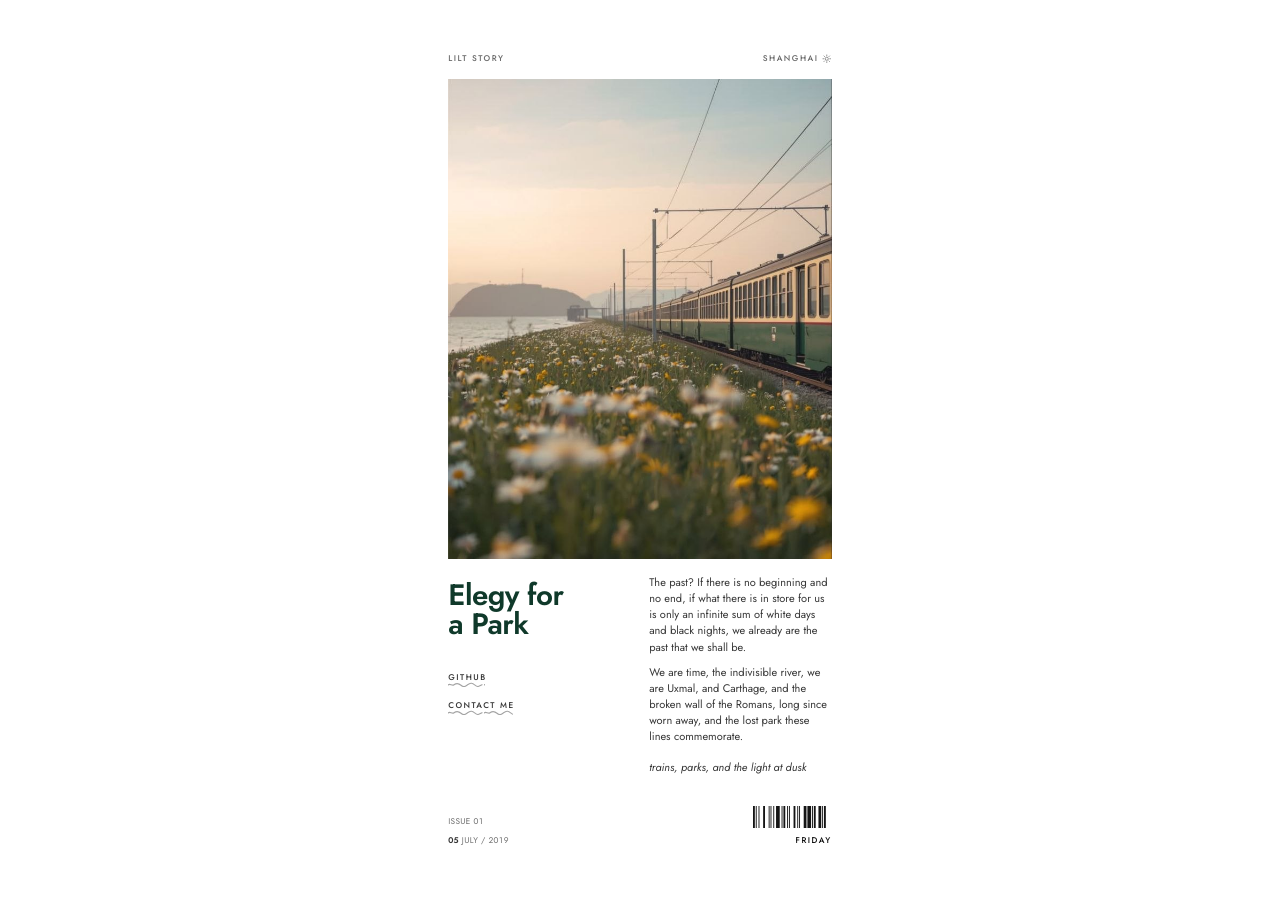
==== index.html @ b8d82317 "feat: poster sheet for hipness.github.io Copy the paper sheet onto the user site. Identity is lilt s" ====
<!doctype html>
<html lang="en">
  <head>
    <meta charset="UTF-8" />
    <meta name="viewport" content="width=device-width, initial-scale=1" />
    <title>lilt story</title>
    <meta name="description" content="lilt story." />
    <link rel="icon" href="/public/favicon.svg" />
    <link rel="preload" href="/public/fonts/jost-400-600-latin.woff2" as="font" type="font/woff2" crossorigin />
    <link rel="preload" href="/public/fonts/jost-400-italic-latin.woff2" as="font" type="font/woff2" crossorigin />
    <link rel="stylesheet" href="/src/fonts.css" />
    <link rel="stylesheet" href="/src/tokens.css" />
    <link rel="stylesheet" href="/src/poster.css" />
  </head>
  <body>
    <!--
      Copy lives here, in one place, so an English or Spanish pass is an
      edit of these strings and not a layout rewrite.
      eyebrow: lilt story · shanghai + weather (placeholder)
      title:   Elegy for / a Park
      verse:   The past? If there is no beginning… (Borges, Elegy for a Park)
      date:    05 July / 2019  (a Friday, which is what the barcode's mark says)
      issue:   01
      doors:   github.com/hipness · /contact.html
      cover:   trains, parks, and the light at dusk (placeholder)
      weather: wx worker on workers.dev (place, temp, code, isDay)
      barcode: null (Code 128)
      weekday: FRIDAY
    -->
    <main class="sheet">
      <!-- The eyebrow. A catalogue mark, the way a specimen sheet is filed. -->
      <div class="eyebrow">
        <p class="eyebrow-word">lilt story</p>
        <p class="eyebrow-place">
          <span data-wx-place>shanghai</span>
          <span data-wx-temp hidden></span>
          <svg class="wx" data-wx viewBox="0 0 16 16" aria-hidden="true" focusable="false">
            <circle cx="8" cy="8" r="2.6" fill="none" stroke="currentColor" stroke-width="1.2" />
            <g stroke="currentColor" stroke-width="1.2" stroke-linecap="round">
              <path d="M8 1.6v1.5M8 12.9v1.5M1.6 8h1.5M12.9 8h1.5M3.3 3.3l1.1 1.1M11.6 11.6l1.1 1.1M3.3 12.7l1.1-1.1M11.6 4.4l1.1-1.1" />
            </g>
          </svg>
        </p>
      </div>

      <!-- The plate. A 4:5 portrait frame. The photograph is cropped to
           that ratio (`object-fit: cover`); swap the src when a new one arrives. -->
      <figure class="plate" data-plate>
        <img class="plate-img" src="/public/plate.jpg" alt="" width="717" height="1280" />
      </figure>

      <!-- The stack: the title takes the left and the verse answers on the
           right. They share a top edge. The title is the largest type. -->
      <div class="stack">
        <div class="nar">
          <h1 class="word">Elegy for<br />a Park</h1>
          <!-- The way out. Two destinations under the title, set in the page's
               own small register: the tracked, uppercase caps the eyebrow and
               the colophon already speak. No arrows, no numbers, no pill bar —
               a contents line for the sheet. The title and this index share
               the left rail; air, not a hairline, sits between them. -->
          <nav class="ways" aria-label="index">
            <a href="https://github.com/hipness">
              <span class="ways-k">github</span>
            </a>
            <a href="/contact.html">
              <span class="ways-k">contact me</span>
            </a>
          </nav>
        </div>
        <div class="verse">
          <p>The past? If there is no beginning and no end, if what there is in store for us is only an infinite sum of white days and black nights, we already are the past that we shall be.</p>
          <p>We are time, the indivisible river, we are Uxmal, and Carthage, and the broken wall of the Romans, long since worn away, and the lost park these lines commemorate.</p>
          <!-- The cover line. A supplement to the reading, so it sits under
               the verse on the same left edge — italic Jost, placeholder. -->
          <p class="cover-line">trains, parks, and the light at dusk</p>
        </div>
      </div>

      <!-- The colophon. Date, small, bottom left. Barcode and weekday
           stay on the right. A place for the nav lives under the title. -->
      <footer class="foot">
        <p class="foot-issue">issue 01</p>
        <p class="foot-date"><b>05</b> July <span class="foot-year">/ 2019</span></p>
        <svg class="bar" viewBox="0 0 79 24" aria-label="null" focusable="false">
            <g fill="var(--ink)">
              <rect x="0" y="0" width="2" height="24" />
              <rect x="3" y="0" width="1" height="24" />
              <rect x="6" y="0" width="1" height="24" />
              <rect x="11" y="0" width="2" height="24" />
              <rect x="17" y="0" width="1" height="24" />
              <rect x="19" y="0" width="1" height="24" />
              <rect x="22" y="0" width="1" height="24" />
              <rect x="25" y="0" width="4" height="24" />
              <rect x="31" y="0" width="1" height="24" />
              <rect x="33" y="0" width="2" height="24" />
              <rect x="37" y="0" width="1" height="24" />
              <rect x="39" y="0" width="1" height="24" />
              <rect x="44" y="0" width="2" height="24" />
              <rect x="48" y="0" width="1" height="24" />
              <rect x="50" y="0" width="1" height="24" />
              <rect x="55" y="0" width="3" height="24" />
              <rect x="59" y="0" width="4" height="24" />
              <rect x="64" y="0" width="1" height="24" />
              <rect x="66" y="0" width="2" height="24" />
              <rect x="71" y="0" width="3" height="24" />
              <rect x="75" y="0" width="1" height="24" />
              <rect x="77" y="0" width="2" height="24" />
            </g>
          </svg>
          <p class="bar-word"><span>F</span><span>R</span><span>I</span><span>D</span><span>A</span><span>Y</span></p>
      </footer>
    </main>
    <script>
      // One family of line glyphs, same 1.2 stroke as the sun the sheet ships
      // with. Keyed by the WMO code the weather worker returns; a night
      // reading swaps the two clear states for the moon. Anything unrecognised
      // stays the sun already drawn above.
      var WX = {
        "0": '<circle cx="8" cy="8" r="2.6" fill="none" stroke="currentColor" stroke-width="1.2"/><g stroke="currentColor" stroke-width="1.2" stroke-linecap="round"><path d="M8 1.6v1.5M8 12.9v1.5M1.6 8h1.5M12.9 8h1.5M3.3 3.3l1.1 1.1M11.6 11.6l1.1 1.1M3.3 12.7l1.1-1.1M11.6 4.4l1.1-1.1"/></g>',
        "1": '<circle cx="8" cy="8" r="2.4" fill="none" stroke="currentColor" stroke-width="1.2"/><g stroke="currentColor" stroke-width="1.2" stroke-linecap="round"><path d="M8 2.2v1.2M8 12.6v1.2M2.2 8h1.2M12.6 8h1.2M3.9 3.9l.9.9M11.2 11.2l.9.9M3.9 12.1l.9-.9M11.2 4.8l.9-.9"/></g>',
        "2": '<g fill="none" stroke="currentColor" stroke-width="1.2" stroke-linecap="round"><circle cx="6.2" cy="6.6" r="2.3"/><path d="M6.2 2.4v1M3.2 3.6l.7.7M2.4 6.6h1M3.2 9.6l.7-.7M9.2 3.6l-.7.7"/><path d="M6.6 11.6h6a2.2 2.2 0 0 0 .3-4.3 3 3 0 0 0-4.6-1.2"/></g>',
        "3": '<path fill="none" stroke="currentColor" stroke-width="1.2" stroke-linecap="round" stroke-linejoin="round" d="M5 11.4h6.6a2.4 2.4 0 0 0 .4-4.8 3.4 3.4 0 0 0-6.5-.5A2.3 2.3 0 0 0 5 11.4z"/>',
        "45": '<g fill="none" stroke="currentColor" stroke-width="1.2" stroke-linecap="round"><path d="M3 6.2h10M2.4 8.4h11.2M3.4 10.6h9.2M4.6 12.8h6.8"/></g>',
        "51": '<g fill="none" stroke="currentColor" stroke-width="1.2" stroke-linecap="round"><path d="M4.4 6.4h7.2a2.3 2.3 0 0 0 .3-4.5A3.2 3.2 0 0 0 5.6 1.6 2.2 2.2 0 0 0 4.4 6.4z"/><path d="M6.2 8.8v3.4M9.6 8.4v4.2"/></g>',
        "61": '<g fill="none" stroke="currentColor" stroke-width="1.2" stroke-linecap="round"><path d="M4.2 6.6h7.4a2.3 2.3 0 0 0 .4-4.6A3.3 3.3 0 0 0 5.4 1.7 2.2 2.2 0 0 0 4.2 6.6z"/><path d="M5.6 9v3.6M8 8.4v4.2M10.4 9v3.6"/></g>',
        "71": '<g fill="none" stroke="currentColor" stroke-width="1.2" stroke-linecap="round"><path d="M4.2 6.2h7.4a2.3 2.3 0 0 0 .4-4.5A3.3 3.3 0 0 0 5.4 1.4 2.2 2.2 0 0 0 4.2 6.2z"/><path d="M6.4 8.2l-.8 1.6M9.2 8l-.8 1.6M7.2 10.4l-.8 1.6M10 10.2l-.8 1.6"/></g>',
        "80": '<g fill="none" stroke="currentColor" stroke-width="1.2" stroke-linecap="round"><path d="M4.2 6h7.4a2.3 2.3 0 0 0 .4-4.5A3.3 3.3 0 0 0 5.4 1.2 2.2 2.2 0 0 0 4.2 6z"/><path d="M6 8.2v2.4M9.4 7.8v2.8M7.4 11.6l.5 1.4M8.6 11.2l-.6 1.6"/></g>',
        "95": '<g fill="none" stroke="currentColor" stroke-width="1.2" stroke-linecap="round"><path d="M5.6 6.4h6.2a2 2 0 0 0 .3-4 2.9 2.9 0 0 0-5.4-.3A1.9 1.9 0 0 0 5.6 6.4z"/><path d="M7.2 3.2l-.6 2.2h2.2l-.7 2.4"/></g>',
        "moon": '<path fill="none" stroke="currentColor" stroke-width="1.2" stroke-linecap="round" stroke-linejoin="round" d="M10.4 11.2A4.6 4.6 0 0 1 4.6 3.6a4.8 4.8 0 1 0 5.8 7.6z"/>',
        "mooncloud": '<g fill="none" stroke="currentColor" stroke-width="1.2" stroke-linecap="round"><path d="M11.6 9.4A4.2 4.2 0 0 1 6.6 3.2 4.4 4.4 0 1 0 11.6 9.4z"/><path d="M3.4 12.4h3.2M4 13.8h2"/></g>'
      };

      // WMO weather codes collapse onto the glyphs above. Ranges, not a
      // 1:1 table: 45 and 48 are both fog, 51–57 all drizzle, and so on.
      function wxKey(code, isDay) {
        if (code === 0 || code === 1) return isDay ? String(code) : "moon";
        if (code === 2) return isDay ? "2" : "mooncloud";
        if (code === 3) return "3";
        if (code === 45 || code === 48) return "45";
        if (code >= 51 && code <= 57) return "51";
        if ((code >= 61 && code <= 67) || code === 82) return "61";
        if ((code >= 71 && code <= 77) || code === 85 || code === 86) return "71";
        if (code === 80 || code === 81) return "80";
        if (code >= 95) return "95";
        return "0";
      }

      (function () {
        var icon = document.querySelector("[data-wx]");
        var place = document.querySelector("[data-wx-place]");
        var temp = document.querySelector("[data-wx-temp]");
        if (!icon) return;
        fetch("https://wx.lilt.workers.dev/shanghai")
          .then(function (r) { return r.ok ? r.json() : null; })
          .then(function (d) {
            if (!d || typeof d.code !== "number") return;
            var glyph = WX[wxKey(d.code, d.isDay)];
            if (glyph) icon.innerHTML = glyph;
            if (place && d.place) place.textContent = d.place;
            if (temp && typeof d.temp === "number") {
              temp.textContent = Math.round(d.temp) + "°";
              temp.hidden = false;
            }
          })
          .catch(function () {});
      })();
    </script>
  </body>
</html>
---- src/fonts.css ----
@font-face {
  font-family: "Jost";
  font-style: normal;
  font-weight: 400 600;
  font-display: swap;
  src: url("/public/fonts/jost-400-600-latin.woff2") format("woff2");
  unicode-range: U+0000-00FF, U+0131, U+0152-0153, U+02BB-02BC, U+02C6, U+02DA,
    U+02DC, U+0304, U+0308, U+0329, U+2000-206F, U+20AC, U+2122, U+2191, U+2193,
    U+2212, U+2215, U+FEFF, U+FFFD;
}
@font-face {
  font-family: "Jost";
  font-style: normal;
  font-weight: 400 600;
  font-display: swap;
  src: url("/public/fonts/jost-400-600-latin-ext.woff2") format("woff2");
  unicode-range: U+0100-02BA, U+02BD-02C5, U+02C7-02CC, U+02CE-02D7, U+02DD-02FF,
    U+1E00-1E9F, U+1EF2-1EFF, U+2020, U+20A0-20AB, U+20AD-20C0, U+2113, U+2C60-2C7F,
    U+A720-A7FF;
}
@font-face {
  font-family: "Jost";
  font-style: italic;
  font-weight: 400;
  font-display: swap;
  src: url("/public/fonts/jost-400-italic-latin.woff2") format("woff2");
  unicode-range: U+0000-00FF, U+0131, U+0152-0153, U+02BB-02BC, U+02C6, U+02DA,
    U+02DC, U+0304, U+0308, U+0329, U+2000-206F, U+20AC, U+2122, U+2191, U+2193,
    U+2212, U+2215, U+FEFF, U+FFFD;
}
---- src/tokens.css ----
:root {
  color-scheme: light;

  /* One surface. The page is a sheet of paper; the plate is a photograph laid
     on it. Nothing on this sheet has a background but the paper and the
     photograph itself. */
  --paper: #ffffff;

  /* The ink ladder, three steps and one hue.
     --ink   the marks: the barcode and the weekday beside it.
     --ink-2 the words a reader reads or acts on: the index, the cover line,
             the verse, and the day number that anchors the date.
     --ink-3 the apparatus around them: the masthead, the issue, the date.
     --word  the title, and the only thing on the sheet set in a colour —
             a dark forest green measured off the reference as rgb(15, 57, 42),
             not black and not the brighter wordmark green.
     --ume   the focus ring and the selection, and nothing else. */
  --ink: #141414;
  --ink-2: #363636;
  --ink-3: #6b6b6b;
  --ume: #00734e;
  --word: #0f392a;

  --wp: 1.25rem;

  /* One gutter, one ladder. The sheet is two equal columns; every block
     either spans both or sits in one of them. Space grows as the relation
     between two blocks weakens: 16 inside a group, 24 between the title and
     its index, 32 before the colophon. */
  --gutter: 1.25rem;
  --sp-2: 0.5rem;
  --sp-4: 1rem;
  --sp-6: 1.5rem;
  --sp-8: 2rem;
  --sp-10: 2.5rem;

  --rule: 1px;

  /* One type family: Jost, self-hosted so nothing depends on a third party.
     600 carries the title and the day number; 500 carries every label; 400
     carries the verse and the cover line.
     The sheet has two voices. The apparatus is caps — masthead, index, issue,
     weekday — and every label is tracked out at 0.18em, while the data beside
     them (the issue number and the date) keeps its tracking tight. Everything
     a reader reads is lowercase. */
  --geo: "Jost", "Helvetica Neue", Arial, sans-serif;
  --f-word: 2rem;
  --f-meta: 0.75rem;
  --f-prose: 0.75rem;
  --f-cap: 0.5625rem;

  --hair: oklch(0 0 0 / 0.14);

  /* The mark under a word that opens something: a hand-drawn wave. The tile
     is 36px and deliberately uneven — four humps of different height on a
     drifting baseline — so the repeat does not read as a CSS underline. It
     is worn as a mask rather than a file so its colour stays a token: at
     rest the word's own grey, under the cursor the title's green. */
  --wave: url("data:image/svg+xml,%3Csvg xmlns='http://www.w3.org/2000/svg' width='36' height='5'%3E%3Cpath d='M0 3C2 .9 4 4.4 6 2.8S10 .6 13 3.2 17 4.5 20 2.6 24 .7 27 3.1 31 4.3 34 2.7' fill='none' stroke='%23000' stroke-width='1.15' stroke-linecap='round'/%3E%3C/svg%3E");

  --lh-tight: 1;
  --lh-prose: 1.45;

  /* The plate is a portrait frame — 4:5. Taller than it is wide. */
  --plate-r: 4 / 5;

  /* The barcode is a mark of its own width, not a fill. Code 128 of `null`
     is 79 modules; this is enough to read as bars without stretching
     across the right column. */
  --bar-w: 5.75rem;
}

@media (max-width: 639px) {
  :root {
    --wp: 1rem;
    --gutter: 1rem;
    --f-word: 1.75rem;
    --f-prose: 0.6875rem;
  }
}
---- src/poster.css ----
/* The sheet: one sheet of paper. Two equal columns, one gutter. Eyebrow
   and plate span the sheet; title/verse and the colophon sit on that same
   pair of rails. */

* { box-sizing: border-box; }

html {
  background: var(--paper);
  -webkit-font-smoothing: antialiased;
  -moz-osx-font-smoothing: grayscale;
  text-rendering: geometricPrecision;
  font-synthesis: none;
}

/* A poster is sized by the frame it is hung in. Everything on this sheet is
   in rem, so the root size is the one lever: on a window too short to hold
   the sheet whole, the whole thing comes down together instead of the
   colophon — date, barcode, weekday — running past the fold. 58.938rem is
   the sheet's own height plus its margins, measured, so 61 leaves it a
   little air; it never grows past 1rem, so a tall window shows the sheet at
   its design size and no larger.
   Below 640px the sheet is bounded by the viewport width rather than by the
   height, so the phone keeps its own fixed size. */
@media (min-width: 640px) {
  html { font-size: clamp(0.625rem, calc(100vh / 61), 1rem); }
  html { font-size: clamp(0.625rem, calc(100dvh / 61), 1rem); }
}

body {
  margin: 0;
  min-height: 100vh;
  display: grid;
  place-items: center;
  padding: var(--sp-10) var(--wp);
  background: var(--paper);
  color: var(--ink);
  font-family: var(--geo);
  font-size: var(--f-prose);
  line-height: var(--lh-prose);
}

.sheet {
  width: min(100%, 26rem);
  display: flex;
  flex-direction: column;
}

.stack,
.foot {
  display: grid;
  grid-template-columns: minmax(0, 1fr) minmax(0, 1fr);
  column-gap: var(--gutter);
  align-items: start;
}

/* ── Eyebrow ──────────────────────────────────────────────────────────────
   A catalogue mark, small and tracked out. Trailing tracking is cancelled
   so the last glyph sits on the plate's right edge. It is caps, like every
   other label on the sheet: the apparatus is caps, the reading is lowercase. */

.eyebrow {
  display: flex;
  align-items: baseline;
  justify-content: space-between;
  gap: var(--gutter);
  margin: 0 0 var(--sp-4);
  font-size: var(--f-cap);
  font-weight: 500;
  letter-spacing: 0.18em;
  text-transform: uppercase;
  color: var(--ink-3);
}

.eyebrow p { margin: 0; }

.eyebrow-place {
  display: flex;
  align-items: center;
  gap: 0.45em;
  margin: 0;
}

.wx {
  display: block;
  width: 1.15em;
  height: 1.15em;
  flex: none;
}

.eyebrow-place [hidden] { display: none; }

/* ── Plate ────────────────────────────────────────────────────────────────
   A portrait 4:5 frame. The photograph fills it and is cropped to that
   ratio; the source is 717×1280 (~9:16). */

.plate {
  position: relative;
  margin: 0 0 var(--sp-6);
  aspect-ratio: var(--plate-r);
  width: 100%;
  overflow: hidden;
  background: var(--paper);
}

.plate-img {
  position: absolute;
  inset: 0;
  width: 100%;
  height: 100%;
  object-fit: cover;
  object-position: center;
  display: block;
}

/* ── Stack: title left, verse right ──────────────────────────────────────
   Same two columns as the colophon. They share a top edge. The title is
   the largest type and it is set in --word. */

.word {
  margin: 0 0 var(--sp-6);
  font-size: var(--f-word);
  font-weight: 600;
  line-height: var(--lh-tight);
  letter-spacing: -0.02em;
  color: var(--word);
  /* Two lines, and the break is written in the markup (`Elegy for<br />a Park`),
     not left to the engine. */
  text-wrap: nowrap;
}

/* The ways out. Three destinations under the title, set in the page's own
   small register — the tracked caps the eyebrow and the colophon already
   speak (`.eyebrow`, `.bar-word`). Same size, same grey, same tracking; the
   title is the one loud thing and these stay a contents line, not a menu.

   Air, not a hairline, sits between the title and this index. The three
   rows are a single quiet register — no per-row rule, no arrows, no
   numbers. The rows stay a real 44px hit area: the padding below carries
   the reach, not a visible border. */
.nar {
  display: flex;
  flex-direction: column;
  align-items: stretch;
}

/* The index of doors. Caps at the masthead's tracking, like every label on
   the sheet — the words are lowercase and the wave has to clear their
   descenders, which is why this row is not set in lowercase. */
.ways {
  display: grid;
  width: 100%;
  margin: 0;
  font-size: var(--f-cap);
  font-weight: 500;
  letter-spacing: 0.18em;
  text-transform: uppercase;
  line-height: 1;
}

.ways a {
  position: relative;
  display: flex;
  align-items: flex-end;
  min-height: 1.875rem;
  padding: 0.5rem 0;
  color: var(--ink-2);
  text-decoration: none;
  transition: color 120ms ease-out;
}

.ways a:hover,
.ways a:focus-visible {
  color: var(--word);
}

.ways a:focus-visible {
  outline: var(--rule) solid var(--ume);
  outline-offset: 3px;
}

/* The mark that says a word is a door. A hand-drawn wave under it — the
   word's own grey at rest, the title's green under the cursor. It hugs the
   word, so it reads as a mark on the text and not as a rule drawn
   across the rail. It is always there, so a phone with no cursor still
   gets the hint. */
.ways-k {
  position: relative;
  display: inline-block;
}

.ways-k::after {
  content: "";
  position: absolute;
  left: 0;
  right: 0.18em; /* the trailing letter-space is not part of the word */
  bottom: -0.6em;
  height: 5px;
  background-color: currentColor;
  opacity: 0.45;
  -webkit-mask-image: var(--wave);
  mask-image: var(--wave);
  -webkit-mask-repeat: repeat-x;
  mask-repeat: repeat-x;
  -webkit-mask-size: 36px 5px;
  mask-size: 36px 5px;
  transition: opacity 120ms ease-out;
}

.ways a:hover .ways-k::after,
.ways a:focus-visible .ways-k::after {
  opacity: 1;
}

.verse {
  /* The first line of the verse sits on the same optical top as the
     title's first line. The title is 32px at line-height 1; the verse is
     12px at 1.45 — their ink tops disagree by 6px at the design size,
     which is 0.375rem. */
  margin: -0.375rem 0 0;
  color: var(--ink-2);
  display: grid;
  row-gap: 0.85em;
}

.verse p { margin: 0; text-wrap: pretty; }

/* The cover line. A supplement after the verse, same left edge, italic
   Jost — quieter than the title, different from the verse's roman.
   Pause after the reading, larger than the gap between the two
   paragraphs. `.verse p` would zero this, so the rule has to win. The
   grid already puts 0.85em between items; this is the remainder to
   --sp-4. */
.verse .cover-line {
  margin-top: calc(var(--sp-4) - 0.85em);
  font-size: var(--f-meta);
  font-style: italic;
  line-height: 1.5;
  color: var(--ink-2);
  text-wrap: pretty;
}

.stack { margin: 0 0 var(--sp-8); }

/* ── Colophon ────────────────────────────────────────────────────────────
   Date, small, bottom left. Barcode and weekday stay on the right, the
   barcode its own width and right-aligned. No credit line. No hairline. */

.foot {
  grid-template-rows: auto auto;
  row-gap: var(--sp-2);
  align-items: end;
}

.foot-date { grid-column: 1; grid-row: 2; }
.foot-issue { grid-column: 1; grid-row: 1; }
.bar { grid-column: 2; grid-row: 1; justify-self: end; }
.bar-word { grid-column: 2; grid-row: 2; justify-self: end; }

/* The colophon's two lines. They are the sheet's apparatus, so they take the
   caps the labels take — but they are data and not labels, so their tracking
   stays tight. Labels are tracked out; information is not. */
.foot-date,
.foot-issue {
  margin: 0;
  font-size: var(--f-cap);
  font-weight: 400;
  letter-spacing: 0.04em;
  color: var(--ink-3);
  font-variant-numeric: tabular-nums;
  text-transform: uppercase;
}

.foot-date b { font-weight: 600; color: var(--ink-2); }
.foot-year { color: var(--ink-3); }

.bar {
  display: block;
  width: var(--bar-w);
  height: 1.5rem;
}

/* The weekday takes the same tracking as every other label, and sits at the
   right rail under the barcode. It used to be stretched to the barcode's own
   measure, which forced six letters across eighty pixels. */
.bar-word {
  margin: 0;
  font-size: var(--f-cap);
  font-weight: 500;
  letter-spacing: 0.18em;
  text-transform: uppercase;
  color: var(--ink);
}

@media (max-width: 639px) {
  body { padding: var(--sp-6) var(--wp); }
}

:where(a, button):focus-visible {
  outline: var(--rule) solid var(--ume);
  outline-offset: 3px;
}

::selection { background: oklch(0.9 0.04 160); color: var(--ink); }
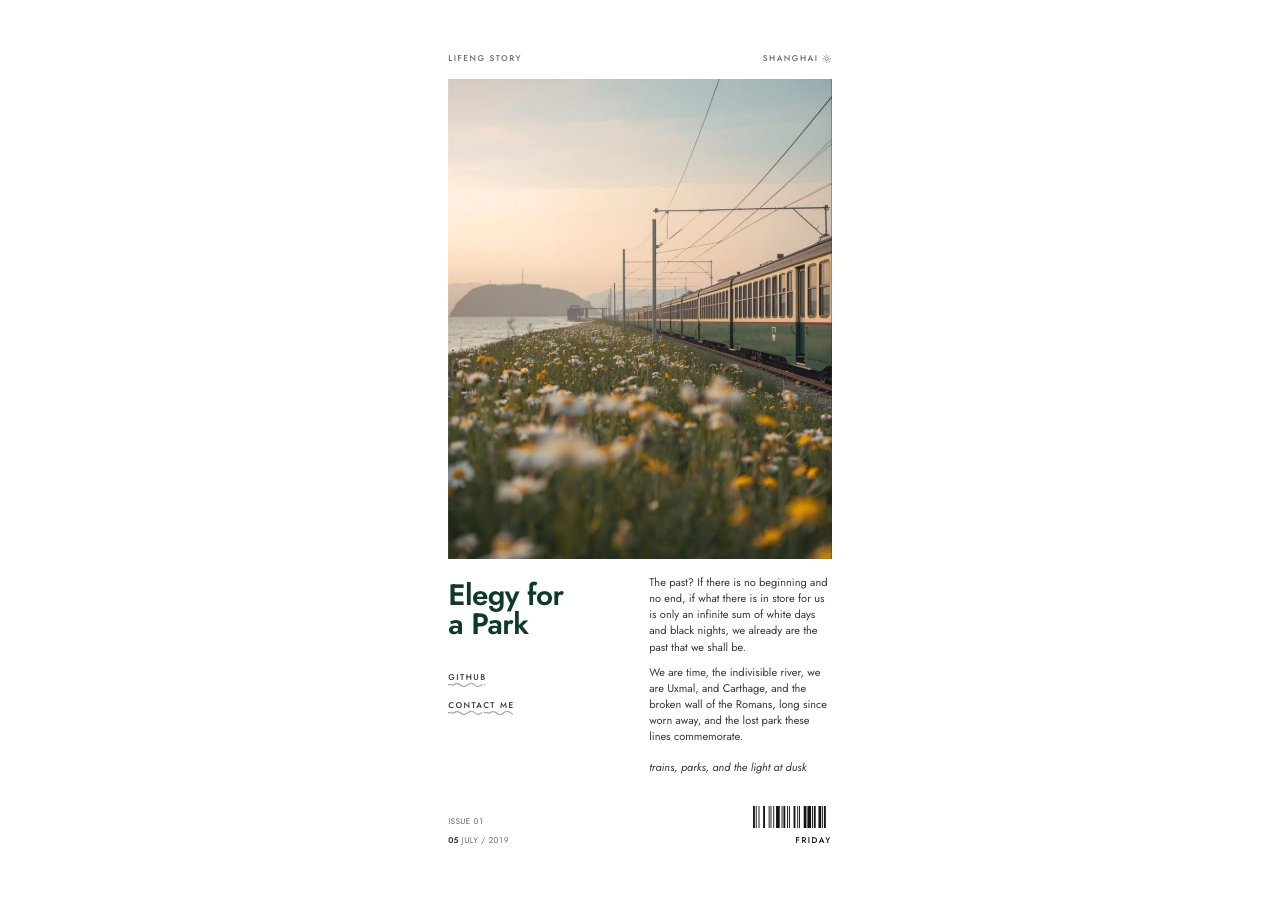
==== commit 01408c35: "docs: rename the cover to lifeng and update mail" ====
--- a/index.html
+++ b/index.html
@@ -3,8 +3,8 @@
   <head>
     <meta charset="UTF-8" />
     <meta name="viewport" content="width=device-width, initial-scale=1" />
-    <title>lilt story</title>
-    <meta name="description" content="lilt story." />
+    <title>lifeng story</title>
+    <meta name="description" content="lifeng story." />
     <link rel="icon" href="/public/favicon.svg" />
     <link rel="preload" href="/public/fonts/jost-400-600-latin.woff2" as="font" type="font/woff2" crossorigin />
     <link rel="preload" href="/public/fonts/jost-400-italic-latin.woff2" as="font" type="font/woff2" crossorigin />
@@ -16,12 +16,12 @@
     <!--
       Copy lives here, in one place, so an English or Spanish pass is an
       edit of these strings and not a layout rewrite.
-      eyebrow: lilt story · shanghai + weather (placeholder)
+      eyebrow: lifeng story · shanghai + weather (placeholder)
       title:   Elegy for / a Park
       verse:   The past? If there is no beginning… (Borges, Elegy for a Park)
       date:    05 July / 2019  (a Friday, which is what the barcode's mark says)
       issue:   01
-      doors:   github.com/hipness · /contact.html
+      doors:   github.com/bunnysi · /contact.html
       cover:   trains, parks, and the light at dusk (placeholder)
       weather: wx worker on workers.dev (place, temp, code, isDay)
       barcode: null (Code 128)
@@ -30,7 +30,7 @@
     <main class="sheet">
       <!-- The eyebrow. A catalogue mark, the way a specimen sheet is filed. -->
       <div class="eyebrow">
-        <p class="eyebrow-word">lilt story</p>
+        <p class="eyebrow-word">lifeng story</p>
         <p class="eyebrow-place">
           <span data-wx-place>shanghai</span>
           <span data-wx-temp hidden></span>
@@ -60,7 +60,7 @@
                a contents line for the sheet. The title and this index share
                the left rail; air, not a hairline, sits between them. -->
           <nav class="ways" aria-label="index">
-            <a href="https://github.com/hipness">
+            <a href="https://github.com/bunnysi">
               <span class="ways-k">github</span>
             </a>
             <a href="/contact.html">
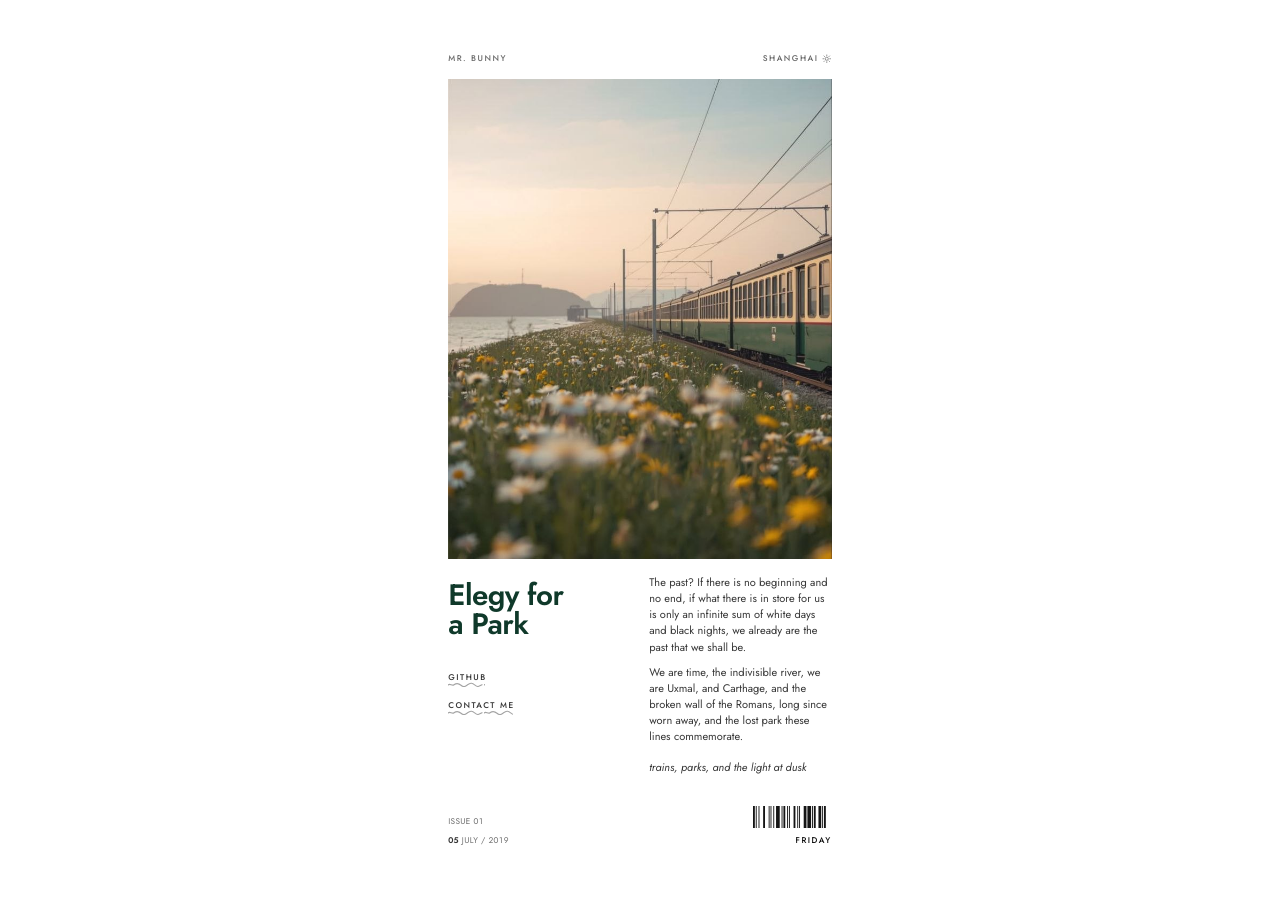
==== commit 51a639f8: "docs: rename the cover to Mr. Bunny Show both Outlook addresses in lowercase, with a letter for mail" ====
--- a/index.html
+++ b/index.html
@@ -3,8 +3,8 @@
   <head>
     <meta charset="UTF-8" />
     <meta name="viewport" content="width=device-width, initial-scale=1" />
-    <title>lifeng story</title>
-    <meta name="description" content="lifeng story." />
+    <title>Mr. Bunny</title>
+    <meta name="description" content="Mr. Bunny." />
     <link rel="icon" href="/public/favicon.svg" />
     <link rel="preload" href="/public/fonts/jost-400-600-latin.woff2" as="font" type="font/woff2" crossorigin />
     <link rel="preload" href="/public/fonts/jost-400-italic-latin.woff2" as="font" type="font/woff2" crossorigin />
@@ -16,7 +16,7 @@
     <!--
       Copy lives here, in one place, so an English or Spanish pass is an
       edit of these strings and not a layout rewrite.
-      eyebrow: lifeng story · shanghai + weather (placeholder)
+      eyebrow: Mr. Bunny · shanghai + weather (placeholder)
       title:   Elegy for / a Park
       verse:   The past? If there is no beginning… (Borges, Elegy for a Park)
       date:    05 July / 2019  (a Friday, which is what the barcode's mark says)
@@ -30,7 +30,7 @@
     <main class="sheet">
       <!-- The eyebrow. A catalogue mark, the way a specimen sheet is filed. -->
       <div class="eyebrow">
-        <p class="eyebrow-word">lifeng story</p>
+        <p class="eyebrow-word">Mr. Bunny</p>
         <p class="eyebrow-place">
           <span data-wx-place>shanghai</span>
           <span data-wx-temp hidden></span>
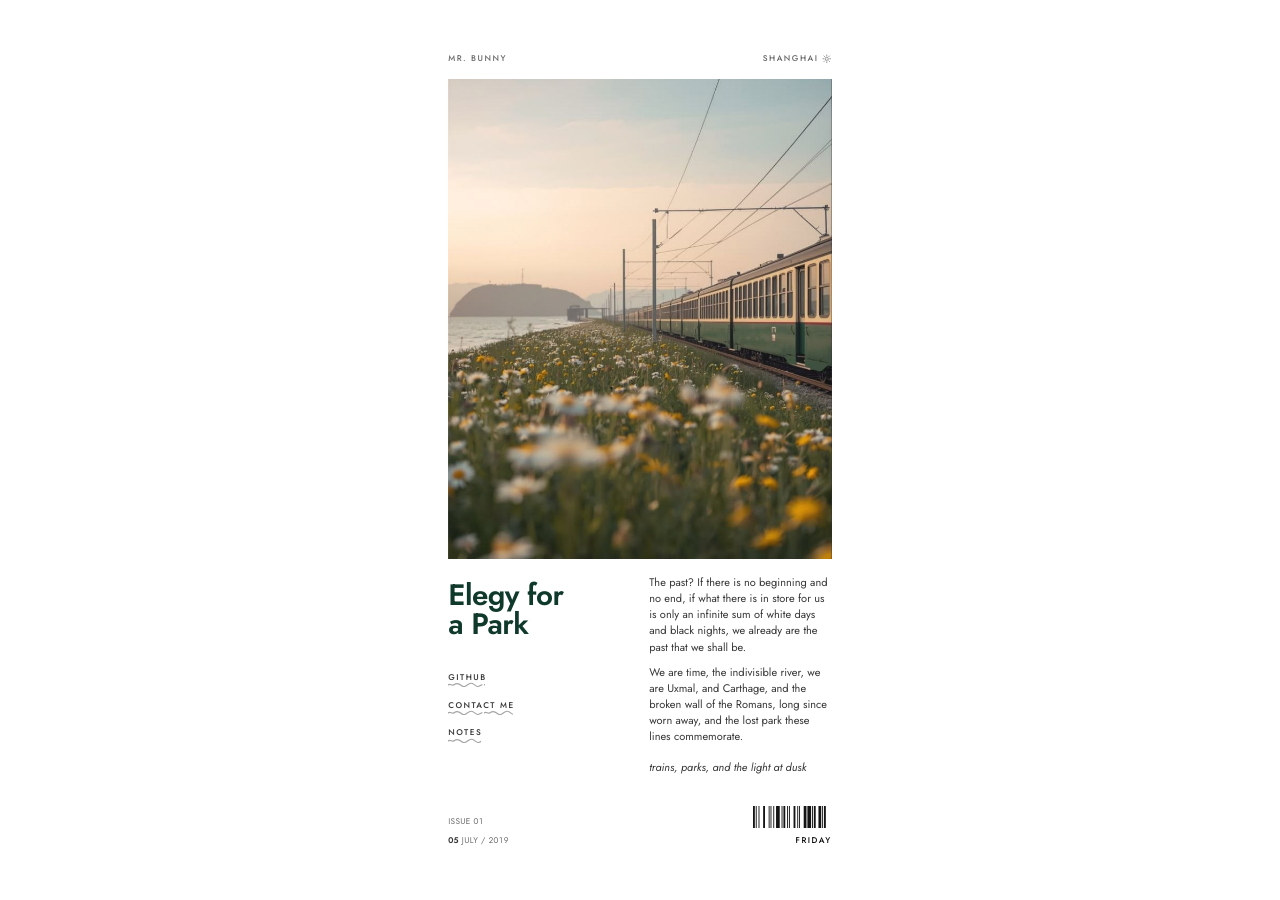
==== commit cbf1df53: "docs: add notes to the cover index The last door is spacebunny.cc." ====
--- a/index.html
+++ b/index.html
@@ -54,7 +54,7 @@
       <div class="stack">
         <div class="nar">
           <h1 class="word">Elegy for<br />a Park</h1>
-          <!-- The way out. Two destinations under the title, set in the page's
+          <!-- The way out. Three destinations under the title, set in the page's
                own small register: the tracked, uppercase caps the eyebrow and
                the colophon already speak. No arrows, no numbers, no pill bar —
                a contents line for the sheet. The title and this index share
@@ -65,6 +65,9 @@
             </a>
             <a href="/contact.html">
               <span class="ways-k">contact me</span>
+            </a>
+            <a href="https://spacebunny.cc">
+              <span class="ways-k">notes</span>
             </a>
           </nav>
         </div>
